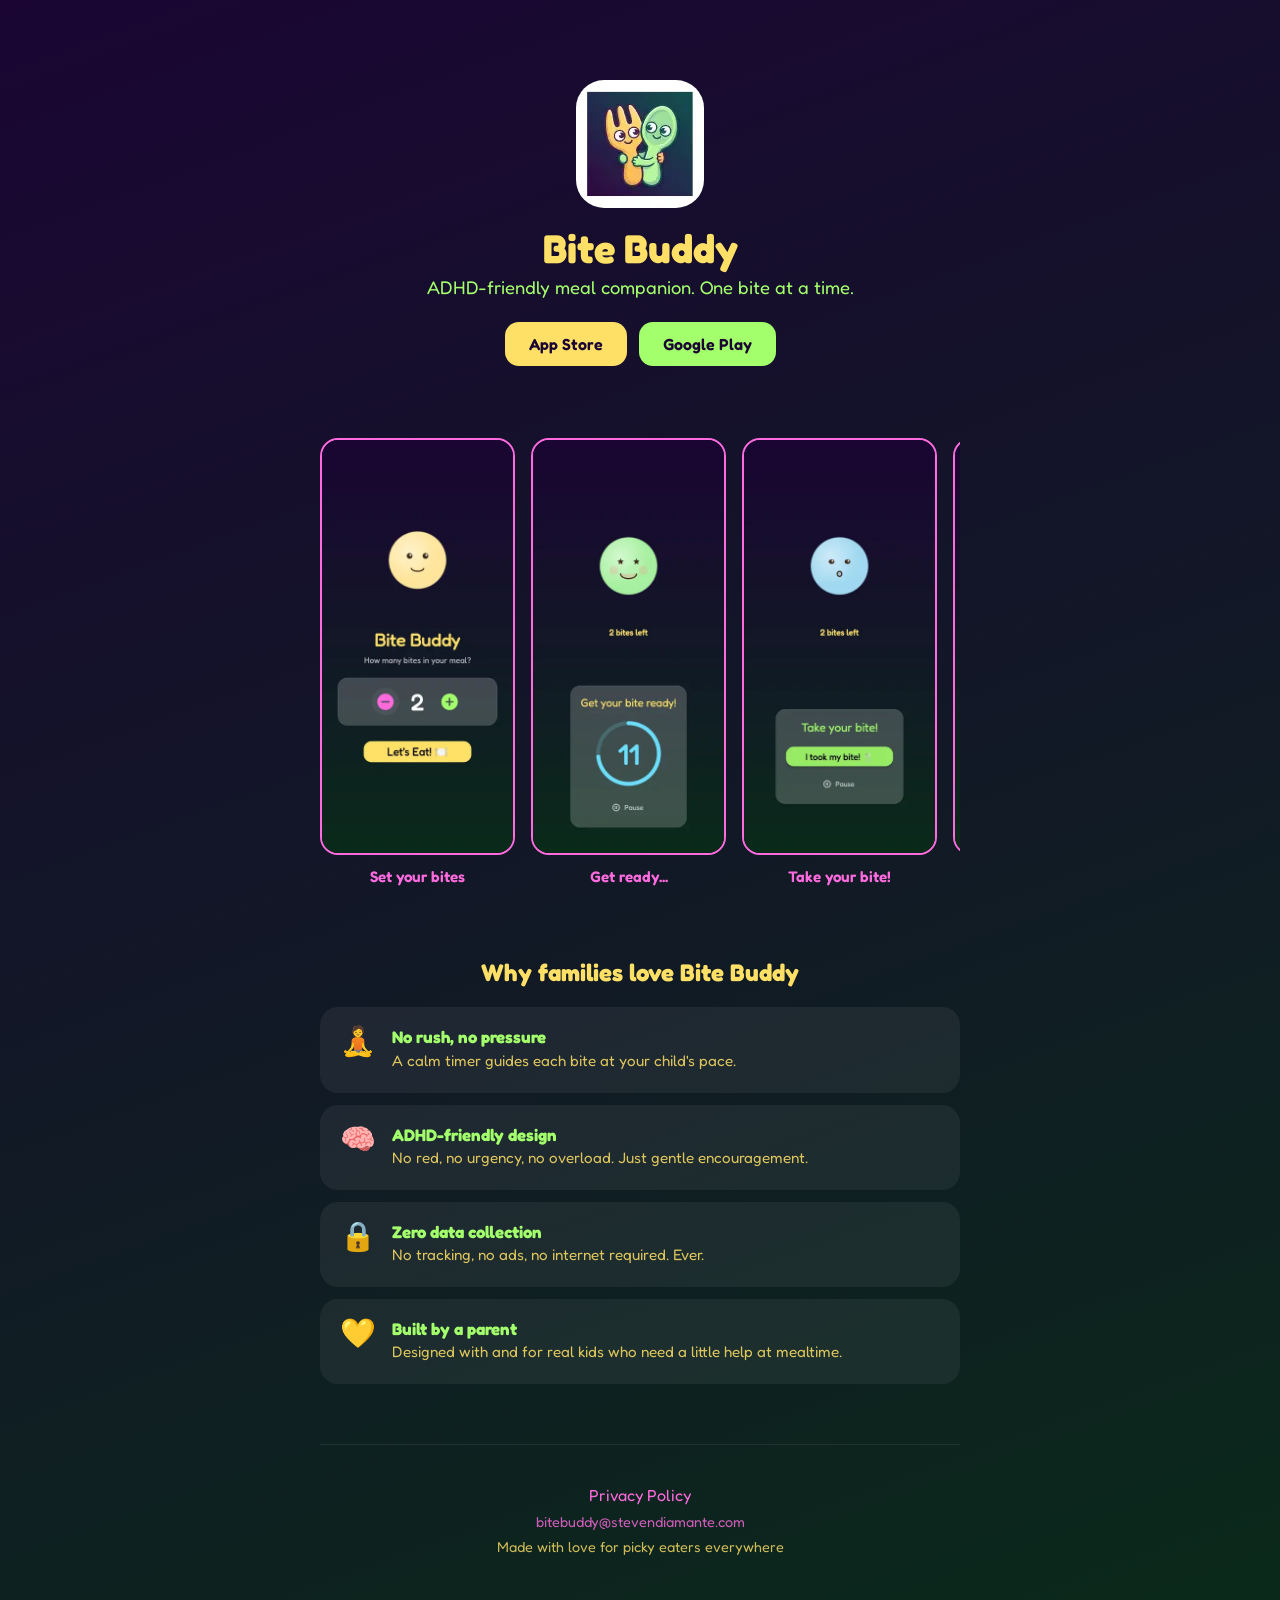
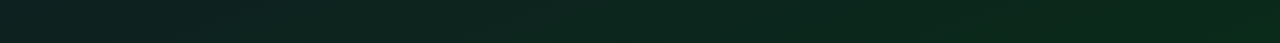
==== index.html @ d009cf0c "Initial landing site with privacy policy Static marketing page and privacy policy for Bite Buddy. Mo" ====
<!DOCTYPE html>
<html lang="en">
<head>
  <meta charset="UTF-8">
  <meta name="viewport" content="width=device-width, initial-scale=1.0">
  <title>Bite Buddy — ADHD-friendly meal companion</title>
  <meta name="description" content="ADHD-friendly meal companion app. Guides kids through eating, one bite at a time. No data collection, no ads.">
  <link rel="icon" href="images/icon.webp" type="image/webp">
  <link rel="preconnect" href="https://fonts.googleapis.com">
  <link rel="preconnect" href="https://fonts.gstatic.com" crossorigin>
  <link href="https://fonts.googleapis.com/css2?family=Fredoka:wght@400;600&display=swap" rel="stylesheet">
  <link rel="stylesheet" href="style.css">
</head>
<body>
  <div class="container">

    <section class="hero">
      <img src="images/icon.webp" alt="Bite Buddy app icon" width="128" height="128">
      <h1>Bite Buddy</h1>
      <p class="tagline">ADHD-friendly meal companion. One bite at a time.</p>
      <div class="store-buttons">
        <a href="#" class="btn-appstore">App Store</a>
        <a href="#" class="btn-playstore">Google Play</a>
      </div>
    </section>

    <section class="screenshots">
      <div class="carousel">
        <figure>
          <img src="images/01_setup.webp" alt="Setup screen showing bite count selection" width="390" height="844" loading="lazy">
          <figcaption>Set your bites</figcaption>
        </figure>
        <figure>
          <img src="images/02_preparing.webp" alt="Preparing screen with countdown" width="390" height="844" loading="lazy">
          <figcaption>Get ready...</figcaption>
        </figure>
        <figure>
          <img src="images/03_take_bite.webp" alt="Take your bite prompt screen" width="390" height="844" loading="lazy">
          <figcaption>Take your bite!</figcaption>
        </figure>
        <figure>
          <img src="images/04_done.webp" alt="Celebration screen showing completion" width="390" height="844" loading="lazy">
          <figcaption>You did it!</figcaption>
        </figure>
      </div>
    </section>

    <section class="features">
      <h2>Why families love Bite Buddy</h2>
      <div class="feature-card">
        <span class="emoji">🧘</span>
        <div>
          <h3>No rush, no pressure</h3>
          <p>A calm timer guides each bite at your child's pace.</p>
        </div>
      </div>
      <div class="feature-card">
        <span class="emoji">🧠</span>
        <div>
          <h3>ADHD-friendly design</h3>
          <p>No red, no urgency, no overload. Just gentle encouragement.</p>
        </div>
      </div>
      <div class="feature-card">
        <span class="emoji">🔒</span>
        <div>
          <h3>Zero data collection</h3>
          <p>No tracking, no ads, no internet required. Ever.</p>
        </div>
      </div>
      <div class="feature-card">
        <span class="emoji">💛</span>
        <div>
          <h3>Built by a parent</h3>
          <p>Designed with and for real kids who need a little help at mealtime.</p>
        </div>
      </div>
    </section>

    <footer>
      <p><a href="privacy/">Privacy Policy</a></p>
      <p><a href="mailto:bitebuddy@stevendiamante.com">bitebuddy@stevendiamante.com</a></p>
      <p>Made with love for picky eaters everywhere</p>
    </footer>

  </div>
</body>
</html>
---- style.css ----
*, *::before, *::after { box-sizing: border-box; margin: 0; padding: 0; }

body {
  font-family: 'Fredoka', sans-serif;
  background: linear-gradient(160deg, #1A0533, #0A2A1A);
  color: #FFE066;
  min-height: 100vh;
  padding: 0 1rem;
}

.container {
  max-width: 640px;
  margin: 0 auto;
  padding: 2rem 0;
}

/* Hero */

.hero {
  text-align: center;
  padding: 3rem 0 2rem;
}

.hero img {
  width: 128px;
  height: 128px;
  border-radius: 28px;
}

.hero h1 {
  font-size: 2.5rem;
  color: #FFE066;
  margin: 0.75rem 0 0.25rem;
}

.hero .tagline {
  font-size: 1.15rem;
  color: #A3FF6B;
  margin-bottom: 1.5rem;
}

/* Store buttons */

.store-buttons {
  display: flex;
  gap: 0.75rem;
  justify-content: center;
  flex-wrap: wrap;
}

.store-buttons a {
  display: inline-block;
  padding: 0.75rem 1.5rem;
  border-radius: 14px;
  text-decoration: none;
  font-weight: 600;
  font-size: 1rem;
  transition: opacity 0.2s;
}

.store-buttons a:hover { opacity: 0.85; }

.btn-appstore {
  background: #FFE066;
  color: #1A0533;
}

.btn-playstore {
  background: #A3FF6B;
  color: #1A0533;
}

/* Screenshot carousel */

.screenshots {
  padding: 2rem 0;
}

.carousel {
  display: flex;
  gap: 1rem;
  overflow-x: auto;
  scroll-snap-type: x mandatory;
  -webkit-overflow-scrolling: touch;
  padding: 0.5rem 0;
  scrollbar-width: none;
}

.carousel::-webkit-scrollbar { display: none; }

.carousel figure {
  flex: 0 0 auto;
  scroll-snap-align: center;
  text-align: center;
}

.carousel img {
  width: 195px;
  height: auto;
  border-radius: 18px;
  border: 2px solid #FF6BDF;
}

.carousel figcaption {
  color: #FF6BDF;
  margin-top: 0.5rem;
  font-size: 0.95rem;
  font-weight: 600;
}

/* Features */

.features {
  padding: 2rem 0;
}

.features h2 {
  text-align: center;
  color: #FFE066;
  font-size: 1.5rem;
  margin-bottom: 1.25rem;
}

.feature-card {
  background: rgba(255, 255, 255, 0.06);
  border-radius: 18px;
  padding: 1.25rem;
  margin-bottom: 0.75rem;
  display: flex;
  gap: 1rem;
  align-items: flex-start;
}

.feature-card .emoji {
  font-size: 1.8rem;
  flex-shrink: 0;
  line-height: 1;
}

.feature-card h3 {
  color: #A3FF6B;
  font-size: 1.05rem;
  margin-bottom: 0.15rem;
}

.feature-card p {
  color: #FFE066;
  opacity: 0.85;
  font-size: 0.95rem;
  line-height: 1.5;
}

/* Footer */

footer {
  text-align: center;
  padding: 2rem 0 3rem;
  border-top: 1px solid rgba(255, 255, 255, 0.08);
  margin-top: 1rem;
}

footer a {
  color: #FF6BDF;
  text-decoration: none;
}

footer a:hover { text-decoration: underline; }

footer p {
  margin: 0.5rem 0;
  font-size: 0.9rem;
  opacity: 0.8;
}

footer p:first-child { opacity: 1; font-size: 1rem; }

/* Privacy page */

.privacy-content h1 {
  color: #FFE066;
  font-size: 2rem;
  margin-bottom: 0.25rem;
}

.privacy-content h2 {
  color: #A3FF6B;
  font-size: 1.25rem;
  margin-top: 2rem;
  margin-bottom: 0.5rem;
}

.privacy-content p,
.privacy-content li {
  color: #FFE066;
  opacity: 0.9;
  line-height: 1.7;
  font-size: 0.95rem;
}

.privacy-content ul {
  padding-left: 1.5rem;
  margin: 0.5rem 0;
}

.privacy-content .updated {
  opacity: 0.55;
  font-size: 0.85rem;
}

.privacy-content strong {
  color: #FFE066;
}

.back-link {
  display: inline-block;
  color: #FF6BDF;
  text-decoration: none;
  margin-bottom: 1.5rem;
  font-size: 0.95rem;
}

.back-link:hover { text-decoration: underline; }
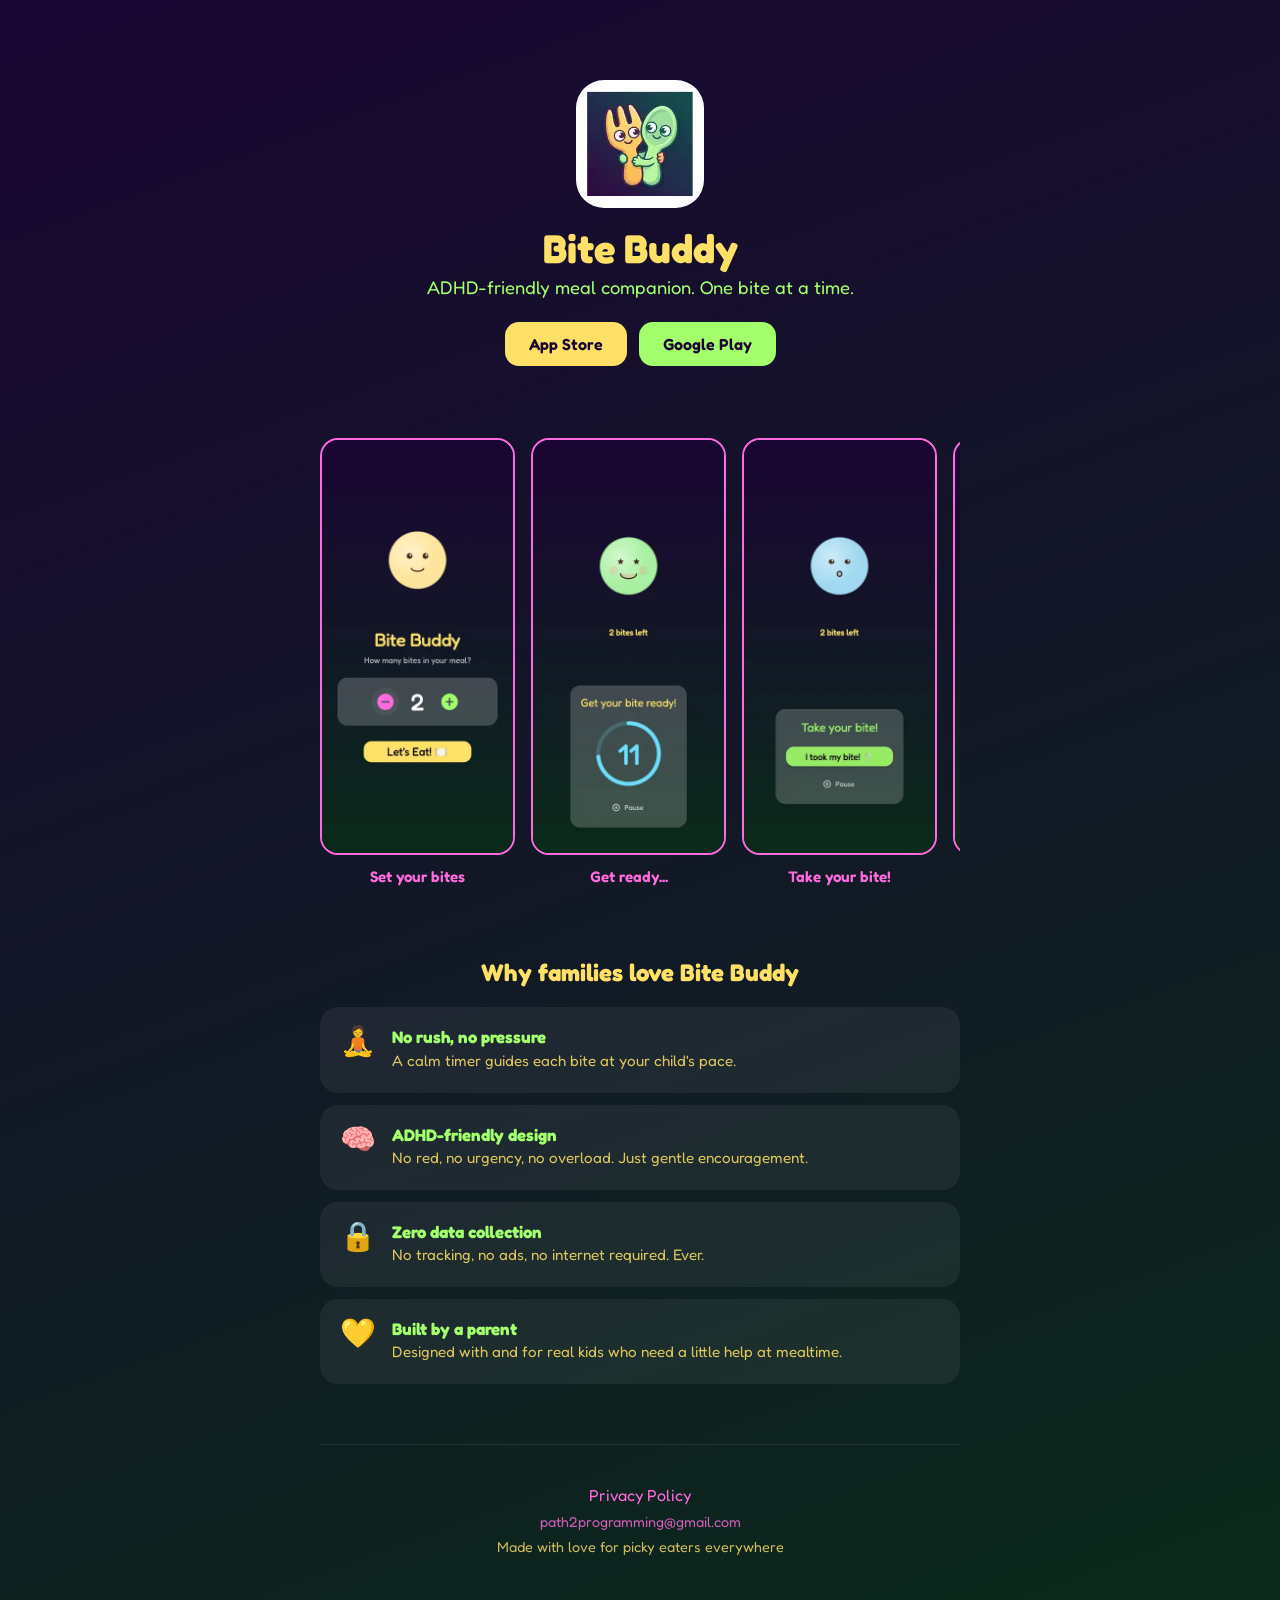
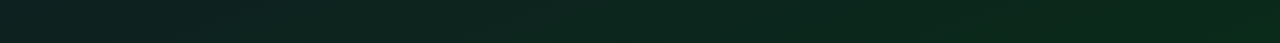
==== commit b54d52f8: "Update contact email to path2programming@gmail.com" ====
--- a/index.html
+++ b/index.html
@@ -79,7 +79,7 @@
 
     <footer>
       <p><a href="privacy/">Privacy Policy</a></p>
-      <p><a href="mailto:bitebuddy@stevendiamante.com">bitebuddy@stevendiamante.com</a></p>
+      <p><a href="mailto:path2programming@gmail.com">path2programming@gmail.com</a></p>
       <p>Made with love for picky eaters everywhere</p>
     </footer>
 
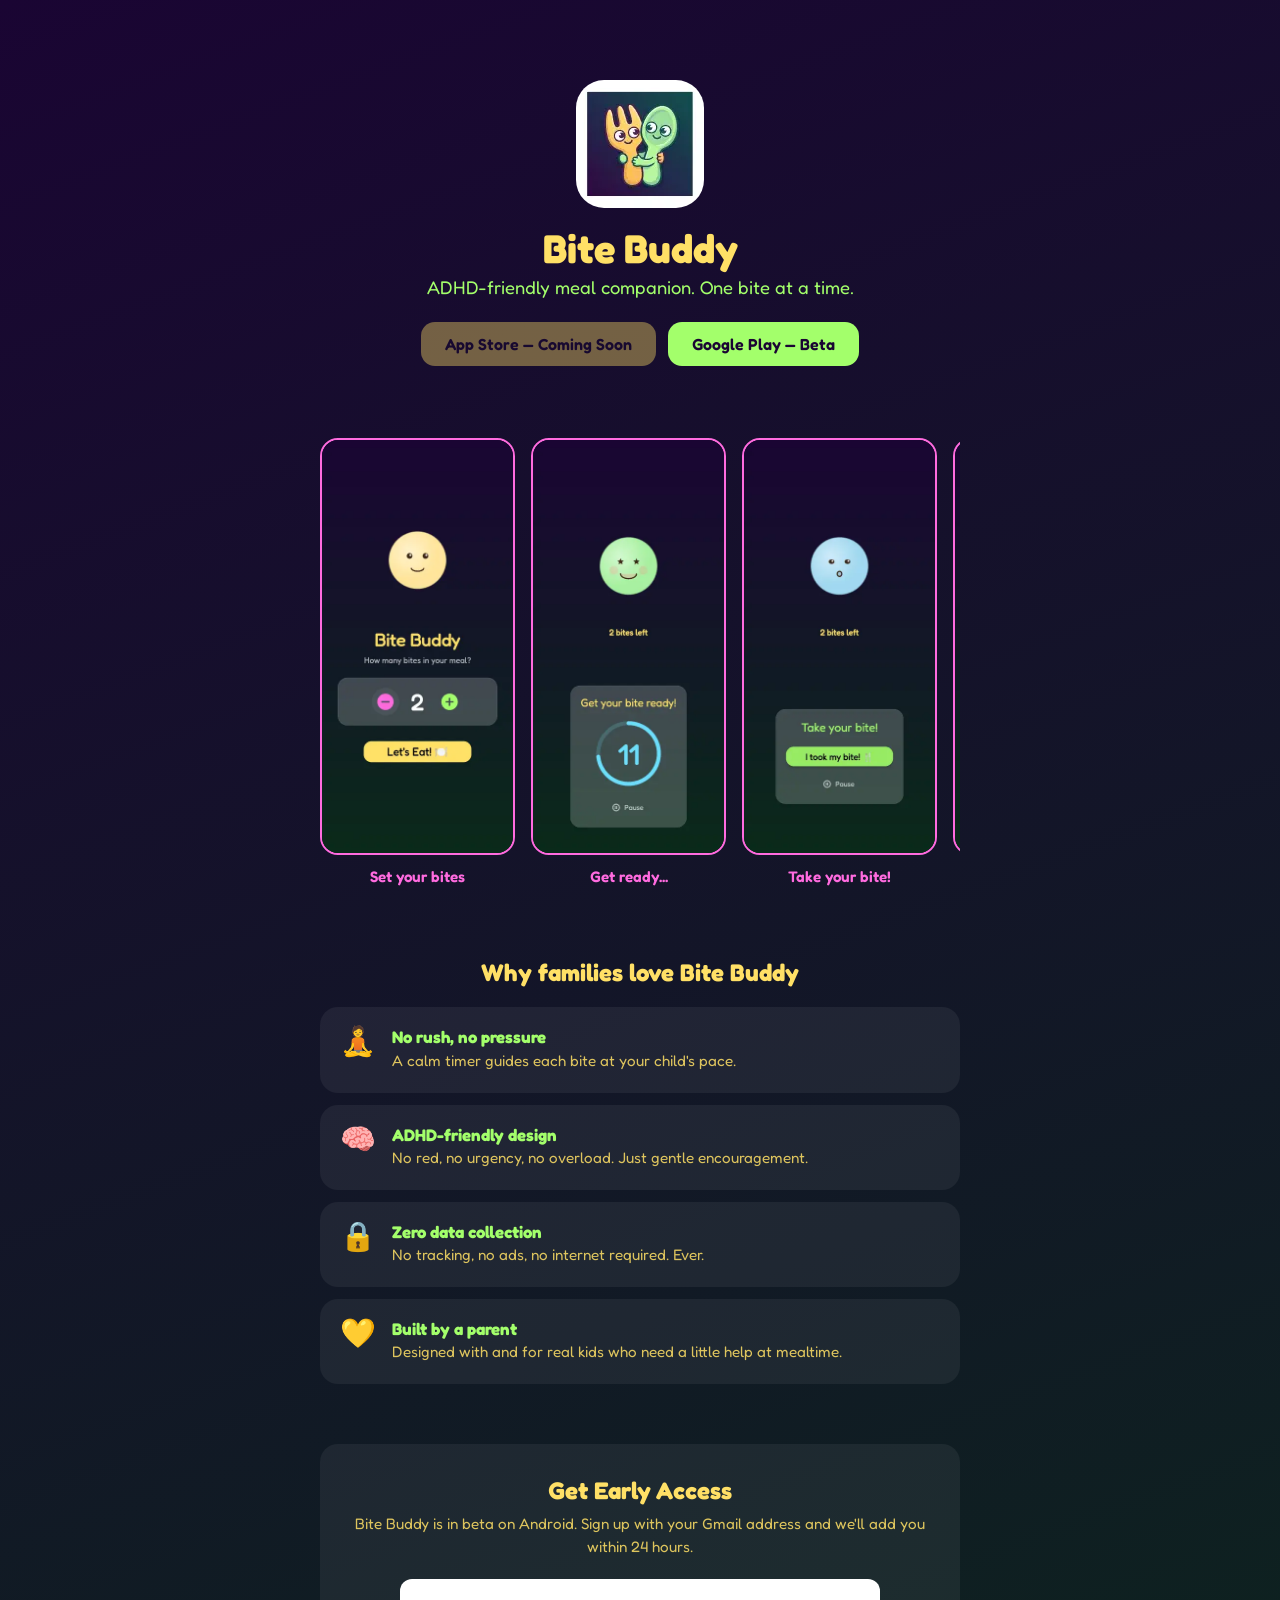
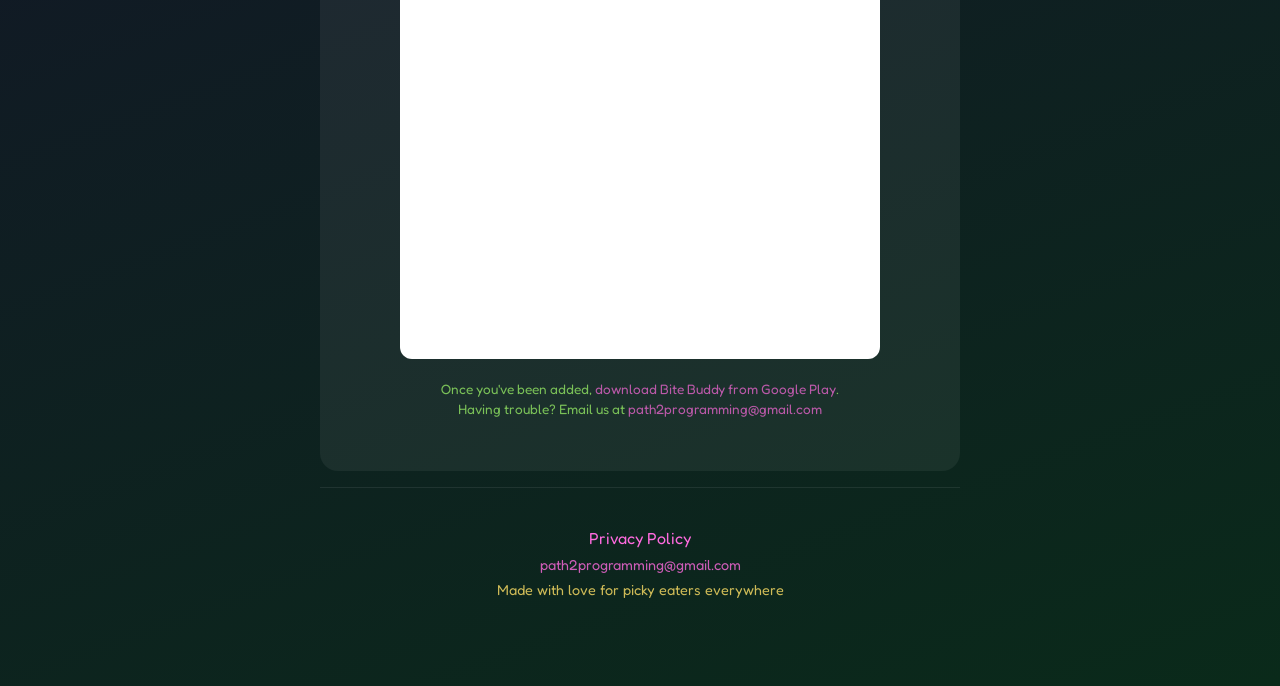
==== commit a875effb: "Add beta signup section with embedded Google Form" ====
--- a/index.html
+++ b/index.html
@@ -19,8 +19,8 @@
       <h1>Bite Buddy</h1>
       <p class="tagline">ADHD-friendly meal companion. One bite at a time.</p>
       <div class="store-buttons">
-        <a href="#" class="btn-appstore">App Store</a>
-        <a href="#" class="btn-playstore">Google Play</a>
+        <span class="btn-coming-soon">App Store — Coming Soon</span>
+        <a href="#beta" class="btn-playstore">Google Play — Beta</a>
       </div>
     </section>
 
@@ -77,6 +77,16 @@
       </div>
     </section>
 
+    <section class="beta" id="beta">
+      <h2>Get Early Access</h2>
+      <p>Bite Buddy is in beta on Android. Sign up with your Gmail address and we'll add you within 24 hours.</p>
+      <iframe src="https://docs.google.com/forms/d/e/1FAIpQLSexE0ZmuwcWuGQARyVcK883mNhrH5HQVkfdAR-c2B1PpKjsXg/viewform?embedded=true" title="Beta signup form">Loading…</iframe>
+      <p class="helper">
+        Once you've been added, <a href="https://play.google.com/apps/internaltest/4701705476876922076">download Bite Buddy from Google Play</a>.<br>
+        Having trouble? Email us at <a href="mailto:path2programming@gmail.com">path2programming@gmail.com</a>
+      </p>
+    </section>
+
     <footer>
       <p><a href="privacy/">Privacy Policy</a></p>
       <p><a href="mailto:path2programming@gmail.com">path2programming@gmail.com</a></p>
--- a/style.css
+++ b/style.css
@@ -1,4 +1,5 @@
 *, *::before, *::after { box-sizing: border-box; margin: 0; padding: 0; }
+html { scroll-behavior: smooth; }
 
 body {
   font-family: 'Fredoka', sans-serif;
@@ -150,6 +151,67 @@
   line-height: 1.5;
 }
 
+/* Beta */
+
+.beta {
+  background: rgba(255, 255, 255, 0.06);
+  border-radius: 18px;
+  padding: 2rem 1.5rem;
+  text-align: center;
+  margin-top: 1rem;
+}
+
+.beta h2 {
+  color: #FFE066;
+  font-size: 1.5rem;
+  margin-bottom: 0.5rem;
+}
+
+.beta > p {
+  color: #FFE066;
+  opacity: 0.85;
+  font-size: 0.95rem;
+  line-height: 1.5;
+  margin-bottom: 1.25rem;
+}
+
+.beta iframe {
+  width: 100%;
+  max-width: 480px;
+  height: 380px;
+  border: none;
+  border-radius: 12px;
+  background: #fff;
+}
+
+.beta .helper {
+  color: #A3FF6B;
+  font-size: 0.85rem;
+  opacity: 0.7;
+  margin-top: 1rem;
+  line-height: 1.5;
+}
+
+.beta .helper a {
+  color: #FF6BDF;
+  text-decoration: none;
+}
+
+.beta .helper a:hover { text-decoration: underline; }
+
+.btn-coming-soon {
+  display: inline-block;
+  padding: 0.75rem 1.5rem;
+  border-radius: 14px;
+  font-weight: 600;
+  font-size: 1rem;
+  background: #FFE066;
+  color: #1A0533;
+  opacity: 0.4;
+  cursor: default;
+  pointer-events: none;
+}
+
 /* Footer */
 
 footer {
